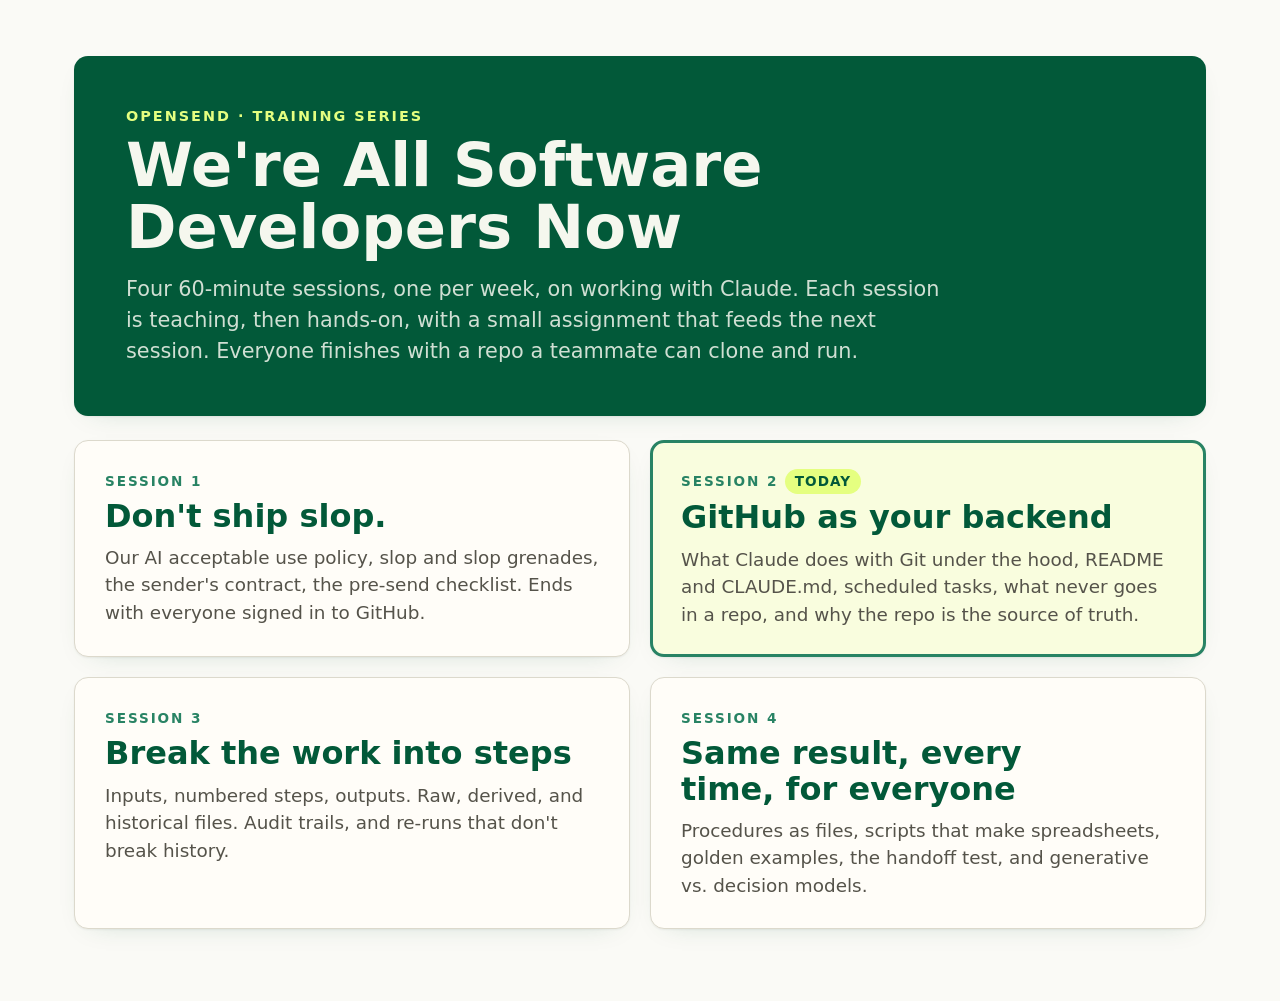
==== slides/index.html @ 03596a2c "Slides: highlight Session 2 as today's session Adds a "Today" tag and a highlighted card style on th" ====
<!doctype html>
<html lang="en">
<head>
<meta charset="utf-8">
<meta name="viewport" content="width=device-width, initial-scale=1">
<title>We're All Software Developers Now</title>
<link rel="stylesheet" href="deck.css?v=2026-11-20">
</head>
<body>
<main class="index-wrap">
  <header class="index-head">
    <span class="eyebrow">Opensend · Training series</span>
    <h1>We're All Software Developers Now</h1>
    <p>Four 60-minute sessions, one per week, on working with Claude. Each session is teaching, then hands-on, with a small assignment that feeds the next session. Everyone finishes with a repo a teammate can clone and run.</p>
  </header>

  <ul class="session-list">
    <li><a href="session-01.html">
      <span class="eyebrow">Session 1</span>
      <h2>Don't ship slop.</h2>
      <p>Our AI acceptable use policy, slop and slop grenades, the sender's contract, the pre-send checklist. Ends with everyone signed in to GitHub.</p>
    </a></li>
    <li><a href="session-02.html" class="today">
      <span class="eyebrow">Session 2 <span class="today-tag">Today</span></span>
      <h2>GitHub as your backend</h2>
      <p>What Claude does with Git under the hood, README and CLAUDE.md, scheduled tasks, what never goes in a repo, and why the repo is the source of truth.</p>
    </a></li>
    <li><a href="session-03.html">
      <span class="eyebrow">Session 3</span>
      <h2>Break the work into steps</h2>
      <p>Inputs, numbered steps, outputs. Raw, derived, and historical files. Audit trails, and re-runs that don't break history.</p>
    </a></li>
    <li><a href="session-04.html">
      <span class="eyebrow">Session 4</span>
      <h2>Same result, every time, for everyone</h2>
      <p>Procedures as files, scripts that make spreadsheets, golden examples, the handoff test, and generative vs. decision models.</p>
    </a></li>
  </ul>

</main>
</body>
</html>
---- slides/deck.css ----
/*
  Slide deck styles for We're All Software Developers Now.
  Visual system follows the Opensend roadmap-review session pages:
  warm ground, white cards, green-dark bands, one lime accent.
  Self-contained: no web fonts, no external requests.
*/
:root{
  color-scheme:light;
  --ground:#fafaf6; --ground-2:#f2efe3; --card:#fffdf8; --card-2:#f2efe3;
  --ink:#1c1c1c; --ink-2:#55534a; --ink-3:#7d7a6e;
  --green:#288364; --green-dark:#025939; --green-light:#059765;
  --band:#156b4b; --lime:#e5ff80; --lime-dark:#d6f066; --on-green:#f5f7ee;
  --border:#dcd9cc; --border-soft:#ebe8dc;
  --shadow:0 1px 2px rgba(28,28,28,.05), 0 8px 28px -18px rgba(2,89,57,.28);
  --radius:14px;
  /* one slide unit: 1% of the slide width, whatever the window shape */
  --u:min(1vw, 1.6vh);
  --display:'Darker Grotesque','Inter',system-ui,-apple-system,'Segoe UI',Roboto,Helvetica,Arial,sans-serif;
  --body:'Inter','Inter var',system-ui,-apple-system,'Segoe UI',Roboto,Helvetica,Arial,sans-serif;
  --mono:ui-monospace,'SF Mono',Menlo,Consolas,monospace;
}
*{box-sizing:border-box}
html{-webkit-text-size-adjust:100%}
body{
  margin:0;background:var(--ground);color:var(--ink);
  font-family:var(--body);line-height:1.5;
  -webkit-font-smoothing:antialiased;text-rendering:optimizeLegibility;
}
h1,h2,h3{font-family:var(--display);color:var(--ink);text-wrap:balance;margin:0}
p{margin:0}
strong{font-weight:650;color:var(--ink)}
a{color:var(--green)}
code{white-space:nowrap;font-family:var(--mono);font-size:.9em;background:var(--card-2);border:1px solid var(--border-soft);border-radius:6px;padding:.05em .35em}

/* ---------- slides (stacked: no-JS, print, and the default) ---------- */
.deck{display:flex;flex-direction:column;align-items:center;gap:calc(var(--u)*3);padding:calc(var(--u)*3) 16px}
.slide{
  position:relative;width:min(100%, 160vh);aspect-ratio:16/9;
  background:var(--card);border:1px solid var(--border);border-radius:var(--radius);box-shadow:var(--shadow);
  padding:calc(var(--u)*5) calc(var(--u)*6) calc(var(--u)*7.5);
  display:flex;flex-direction:column;justify-content:center;overflow:hidden;
  font-size:calc(var(--u)*2.1);
}
/* busy slides (step lists, tables) step the type down so nothing overflows */
.slide.top,.slide.dense{font-size:calc(var(--u)*1.6)}
.slide.top ol.steps li,.slide.top ul.points li{--pad:.62em}
.slide.top ol.steps,.slide.top ul.points{margin-top:1.2em}
/* green slides inside a deck are a step lighter than the title (cover) slide */
.slide.band{background:var(--band);color:var(--on-green);border-color:var(--band)}
.slide.band.cover{background:var(--green-dark);border-color:var(--green-dark)}
.slide.band h1,.slide.band h2,.slide.band h3,.slide.band strong{color:var(--on-green)}
.band code{background:rgba(245,247,238,.14);border-color:rgba(245,247,238,.24);color:var(--on-green)}
.band .ask code{background:var(--card-2);border-color:var(--border-soft);color:var(--ink)}
.slide.quiet{background:var(--ground-2)}
.slide.top{justify-content:flex-start}

/* ---------- deck mode (deck.js adds .deck-on) ---------- */
body.deck-on{overflow:hidden;height:100vh}
body.deck-on .deck{height:100vh;justify-content:center;padding:0 16px calc(var(--u)*4)}
body.deck-on .slide{display:none;width:min(100%, 150vh)}
body.deck-on .slide.active{display:flex}
.controls{display:none}
body.deck-on .controls{
  display:flex;position:fixed;left:0;right:0;bottom:0;align-items:center;justify-content:space-between;
  padding:10px 16px;font-size:13px;color:var(--ink-3);
}
.controls a{color:var(--ink-3);text-decoration:none}
.controls a:hover{color:var(--green)}
.controls button{
  font:inherit;color:var(--ink-2);background:var(--card);border:1px solid var(--border);border-radius:99px;
  padding:4px 14px;cursor:pointer;
}
.controls button:hover{border-color:var(--green);color:var(--green-dark)}
.controls .nav{display:flex;align-items:center;gap:10px}
.controls .count{font-variant-numeric:tabular-nums;min-width:4.5em;text-align:center}

/* ---------- type ---------- */
.eyebrow{
  display:inline-flex;align-items:center;gap:.5em;
  font-weight:600;font-size:.62em;letter-spacing:.14em;text-transform:uppercase;color:var(--green);
}
.band .eyebrow{color:var(--lime)}
h1.hero{font-weight:800;font-size:3.1em;line-height:1;letter-spacing:-.01em;margin-top:.25em}
h2.title{font-weight:800;font-size:2.05em;line-height:1.05;margin-top:.2em}
.lede{font-size:1.15em;line-height:1.45;margin-top:.9em;max-width:38em}
.band .lede{color:color-mix(in srgb,var(--on-green) 88%,transparent)}
.copy{color:var(--ink-2);line-height:1.55;margin-top:.8em;max-width:42em}
.fine{font-size:.7em;color:var(--ink-3);margin-top:1.2em}
.band .fine{color:color-mix(in srgb,var(--on-green) 60%,transparent)}
.meta{font-size:.8em;margin-top:1.4em;color:color-mix(in srgb,var(--on-green) 75%,transparent)}

/* the one lime moment: the single ask */
.ask{margin-top:1.1em;align-self:flex-start;background:var(--lime);color:var(--ink);border-radius:10px;padding:.55em .9em;font-weight:650;font-size:.95em}
.band .ask strong{color:var(--ink)}

/* ---------- quote slide ---------- */
blockquote.quote{margin:.35em 0 0;font-family:var(--display);font-weight:800;font-size:2.5em;line-height:1.08;text-wrap:balance;max-width:20em}
.band blockquote.quote{color:var(--on-green)}
.cite{margin-top:1.4em;font-size:.72em;line-height:1.5;color:var(--ink-3)}
.band .cite{color:color-mix(in srgb,var(--on-green) 70%,transparent)}
.band .cite a{color:var(--lime);text-underline-offset:.2em}
.band .cite a:hover{color:var(--on-green)}

/* ---------- cost chart: bars to scale, one segment per 30 minutes ---------- */
.cost{margin-top:1.5em;display:grid;grid-template-columns:auto 1fr auto;column-gap:1em;row-gap:.9em;align-items:center}
.cost + .ask{margin-top:1.8em}
.cost-row{display:contents}
.cost .who{font-weight:650;color:var(--ink);white-space:nowrap;font-size:.9em}
.cost .track{display:flex;align-items:center;gap:.5em;min-width:0}
/* 300 minutes fills the track, leaving room for the label */
.cost .bar{flex:none;height:1.75em;border-radius:6px;width:calc((100% - 5.2em) * var(--m) / 300);
  background:var(--ink) repeating-linear-gradient(90deg,transparent 0 calc(100% * 30 / var(--m) - 3px),var(--card) calc(100% * 30 / var(--m) - 3px) calc(100% * 30 / var(--m)))}
.cost .saved .bar{background:var(--lime);box-shadow:inset 0 0 0 1px var(--lime-dark)}
.cost .val{white-space:nowrap;font-weight:700;color:var(--ink);font-variant-numeric:tabular-nums}
.cost .saved .val{color:var(--green-dark)}
.cost .x{font-family:var(--display);font-weight:800;font-size:1.5em;line-height:1;color:var(--ink);min-width:2.2em;text-align:right;font-variant-numeric:tabular-nums}

/* ---------- lists ---------- */
ul.points{list-style:none;margin:.9em 0 0;padding:0;max-width:44em}
ul.points li{--pad:.42em;position:relative;padding:var(--pad) 0 var(--pad) 1.1em;border-bottom:1px solid var(--border-soft);color:var(--ink-2);line-height:1.45}
ul.points li:last-child{border-bottom:0}
/* marker centered on the first line: padding + half the 1.45 line height */
ul.points li::before{content:"";position:absolute;left:0;top:calc(var(--pad) + .725em);transform:translateY(-50%);width:.42em;height:.42em;border-radius:99px;background:var(--green)}
ul.points strong{color:var(--ink)}
.band ul.points li{color:color-mix(in srgb,var(--on-green) 88%,transparent);border-color:rgba(245,247,238,.14)}
.band ul.points li::before{background:var(--lime)}

ol.steps{list-style:none;margin:.9em 0 0;padding:0;counter-reset:s;max-width:46em}
ol.steps li{--pad:.42em;counter-increment:s;position:relative;padding:var(--pad) 0 var(--pad) 2em;border-bottom:1px solid var(--border-soft);color:var(--ink-2);line-height:1.45}
ol.steps li:last-child{border-bottom:0}
ol.steps li::before{
  content:counter(s);position:absolute;left:0;width:1.35em;height:1.35em;border-radius:99px;
  background:var(--green-dark);color:var(--on-green);font-size:.82em;font-weight:700;line-height:1;
  display:flex;align-items:center;justify-content:center;
  /* centered on the first line of text; the badge's em is .82 of the item's */
  top:calc((var(--pad) + .725em) / .82);transform:translateY(-50%);
}
ol.steps strong{color:var(--ink)}

/* ---------- tables ---------- */
table.agenda{border-collapse:collapse;width:100%;max-width:40em;margin-top:.8em}
.agenda td{padding:.75em 0;border-bottom:1px solid var(--border-soft);vertical-align:baseline}
.agenda tr:last-child td{border-bottom:0}
.agenda .t{font-variant-numeric:tabular-nums;white-space:nowrap;width:5.5em;color:var(--green-dark);font-weight:650}

table.grid{border-collapse:collapse;width:100%;margin-top:1.1em;font-size:.88em;background:var(--card);border:1px solid var(--border);border-radius:var(--radius);overflow:hidden}
.grid th,.grid td{text-align:left;padding:.72em .9em;border-bottom:1px solid var(--border-soft);vertical-align:top}
.grid thead th{background:var(--card-2);font-weight:650;font-size:.72em;letter-spacing:.08em;text-transform:uppercase;color:var(--ink-3)}
.grid tbody tr:last-child td{border-bottom:0}
.grid td:first-child{white-space:nowrap}

/* ---------- blocks ---------- */
.callout{border-left:3px solid var(--green);background:var(--card-2);border-radius:0 var(--radius) var(--radius) 0;padding:.8em 1.1em;margin-top:1em;max-width:44em;color:var(--ink-2)}
.callout .tag{font-size:.62em;font-weight:700;letter-spacing:.12em;text-transform:uppercase;color:var(--green);display:block;margin-bottom:.35em}
.cols{display:grid;grid-template-columns:1fr 1fr;gap:1.2em;margin-top:1em}
.agenda-cols{margin-top:1.3em}
.agenda-cols .panel h3{color:var(--green-dark)}
.agenda-cols ul.points li{--pad:.36em}
.panel{border:1px solid var(--border);border-radius:var(--radius);background:var(--card);padding:.9em 1.1em}
.panel h3{font-size:1.15em;font-weight:800}
.panel.bad{background:var(--card-2)}
.panel.good{border-color:color-mix(in srgb,var(--green) 45%,transparent);background:#eef6f1}
.panel ul.points{margin-top:.4em}
.pill{display:inline-block;font-size:.62em;font-weight:650;letter-spacing:.06em;text-transform:uppercase;padding:.15em .7em;border-radius:99px;border:1px solid var(--border);background:var(--card-2);color:var(--ink-2);white-space:nowrap;vertical-align:middle}
.pill.go{border-color:color-mix(in srgb,var(--green) 45%,transparent);background:#e7f2ec;color:var(--green-dark)}
.pill.new{border-color:var(--lime-dark);background:var(--lime);color:var(--ink)}
.slide-foot{position:absolute;left:calc(var(--u)*6);right:calc(var(--u)*6);bottom:calc(var(--u)*2.2);display:flex;justify-content:space-between;font-size:.55em;letter-spacing:.12em;text-transform:uppercase;color:var(--ink-3)}
.band .slide-foot{color:color-mix(in srgb,var(--on-green) 50%,transparent)}

/* ---------- index page ---------- */
.index-wrap{max-width:1180px;margin:0 auto;padding:56px 24px 72px}
.index-head{background:var(--green-dark);color:var(--on-green);border-radius:var(--radius);padding:48px 52px;box-shadow:var(--shadow)}
.index-head h1{color:var(--on-green);font-weight:800;font-size:clamp(2.4rem,6vw,3.8rem);line-height:1.02;margin-top:6px}
.index-head .eyebrow{font-size:.9rem;color:var(--lime)}
.index-head p{margin-top:16px;font-size:1.3rem;line-height:1.5;color:color-mix(in srgb,var(--on-green) 85%,transparent);max-width:40em}
.session-list{list-style:none;margin:24px 0 0;padding:0;display:grid;grid-template-columns:1fr 1fr;gap:20px}
.session-list a{display:block;height:100%;background:var(--card);border:1px solid var(--border);border-radius:var(--radius);box-shadow:var(--shadow);padding:28px 30px;text-decoration:none;color:var(--ink-2)}
.session-list a:hover{border-color:var(--green)}
.session-list .eyebrow{font-size:.85rem}
.session-list h2{font-weight:800;font-size:2rem;line-height:1.1;color:var(--green-dark);margin-top:6px}
.session-list p{margin-top:10px;font-size:1.15rem;line-height:1.5}
/* the session happening today: highlighted card and a "Today" tag */
.session-list a.today{border:3px solid var(--green);background:color-mix(in srgb,var(--lime) 22%,var(--card));padding:26px 28px}
.today-tag{background:var(--lime);color:var(--green-dark);border-radius:99px;padding:.2em .7em;letter-spacing:.08em}
@media (max-width:640px){
  .session-list{grid-template-columns:1fr}
  .index-head{padding:26px 22px}
  .cols{grid-template-columns:1fr}
}

/* ---------- print: one slide per page ---------- */
@media print{
  @page{size:landscape;margin:0}
  body{background:#fff}
  .controls{display:none !important}
  .deck{padding:0;gap:0}
  .slide,body.deck-on .slide{display:flex !important;width:100vw;height:100vh;aspect-ratio:auto;border-radius:0;box-shadow:none;border:0;page-break-after:always;--u:1vw}
}
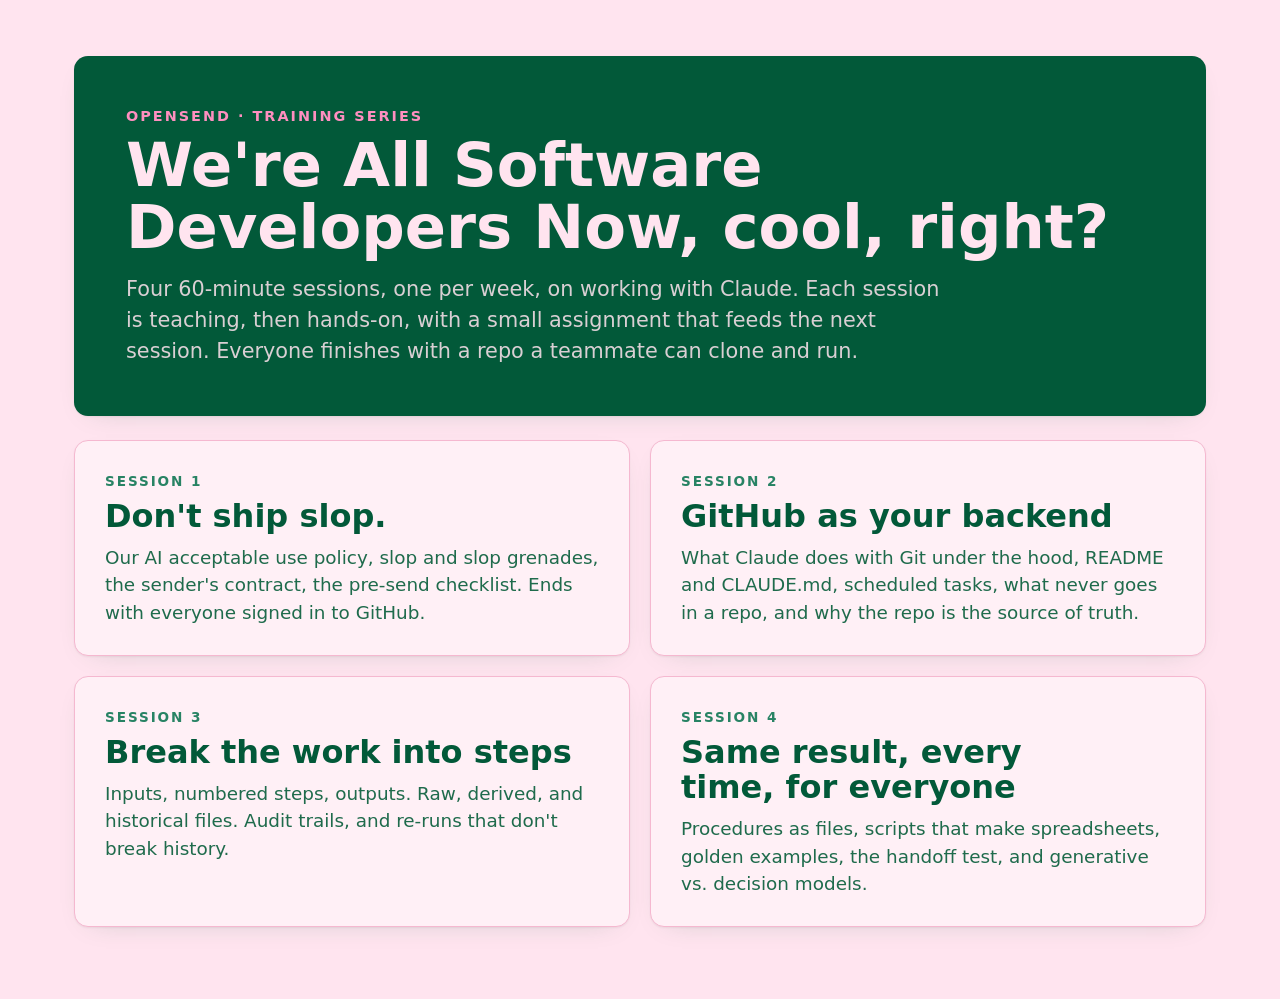
==== commit a7dc4355: "Slides: add "cool, right?" to the series title on the index page Co-Authored-By: Claude Opus 5.5 <no" ====
--- a/slides/index.html
+++ b/slides/index.html
@@ -3,14 +3,14 @@
 <head>
 <meta charset="utf-8">
 <meta name="viewport" content="width=device-width, initial-scale=1">
-<title>We're All Software Developers Now</title>
-<link rel="stylesheet" href="deck.css?v=2026-11-20">
+<title>We're All Software Developers Now, cool, right?</title>
+<link rel="stylesheet" href="deck.css?v=2026-11-04d">
 </head>
 <body>
 <main class="index-wrap">
   <header class="index-head">
     <span class="eyebrow">Opensend · Training series</span>
-    <h1>We're All Software Developers Now</h1>
+    <h1>We're All Software Developers Now, cool, right?</h1>
     <p>Four 60-minute sessions, one per week, on working with Claude. Each session is teaching, then hands-on, with a small assignment that feeds the next session. Everyone finishes with a repo a teammate can clone and run.</p>
   </header>
 
@@ -20,8 +20,8 @@
       <h2>Don't ship slop.</h2>
       <p>Our AI acceptable use policy, slop and slop grenades, the sender's contract, the pre-send checklist. Ends with everyone signed in to GitHub.</p>
     </a></li>
-    <li><a href="session-02.html" class="today">
-      <span class="eyebrow">Session 2 <span class="today-tag">Today</span></span>
+    <li><a href="session-02.html">
+      <span class="eyebrow">Session 2</span>
       <h2>GitHub as your backend</h2>
       <p>What Claude does with Git under the hood, README and CLAUDE.md, scheduled tasks, what never goes in a repo, and why the repo is the source of truth.</p>
     </a></li>
--- a/slides/deck.css
+++ b/slides/deck.css
@@ -1,18 +1,21 @@
 /*
   Slide deck styles for We're All Software Developers Now.
-  Visual system follows the Opensend roadmap-review session pages:
-  warm ground, white cards, green-dark bands, one lime accent.
+  Pink and green theme: pink ground and cards, green type,
+  green bands with pink type, one hot-pink accent.
   Self-contained: no web fonts, no external requests.
 */
 :root{
   color-scheme:light;
-  --ground:#fafaf6; --ground-2:#f2efe3; --card:#fffdf8; --card-2:#f2efe3;
-  --ink:#1c1c1c; --ink-2:#55534a; --ink-3:#7d7a6e;
+  --ground:#ffe4ef; --ground-2:#ffd3e4; --card:#fff0f6; --card-2:#ffdcea;
+  --ink:#0b4d33; --ink-2:#1f6b4c; --ink-3:#3d7a60;
   --green:#288364; --green-dark:#025939; --green-light:#059765;
-  --band:#156b4b; --lime:#e5ff80; --lime-dark:#d6f066; --on-green:#f5f7ee;
-  --border:#dcd9cc; --border-soft:#ebe8dc;
+  --band:#156b4b; --lime:#ff8fc0; --lime-dark:#f26aa8; --on-green:#ffe4ef;
+  --border:#f5b8d0; --border-soft:#fbd0e1;
   --shadow:0 1px 2px rgba(28,28,28,.05), 0 8px 28px -18px rgba(2,89,57,.28);
   --radius:14px;
+  /* "Opensend" watermark behind every slide: green on light slides, pink on green slides, 14% opacity */
+  --wm-light:url("data:image/svg+xml,%3Csvg xmlns='http://www.w3.org/2000/svg' width='260' height='140' viewBox='0 0 260 140'%3E%3Cg font-family='Inter,system-ui,-apple-system,Helvetica,Arial,sans-serif' font-weight='800' font-size='26' fill='%23288364' opacity='.14'%3E%3Ctext x='8' y='52' transform='rotate(-15 8 52)'%3EOpensend%3C/text%3E%3Ctext x='136' y='122' transform='rotate(-15 136 122)'%3EOpensend%3C/text%3E%3C/g%3E%3C/svg%3E");
+  --wm-dark:url("data:image/svg+xml,%3Csvg xmlns='http://www.w3.org/2000/svg' width='260' height='140' viewBox='0 0 260 140'%3E%3Cg font-family='Inter,system-ui,-apple-system,Helvetica,Arial,sans-serif' font-weight='800' font-size='26' fill='%23ffe4ef' opacity='.14'%3E%3Ctext x='8' y='52' transform='rotate(-15 8 52)'%3EOpensend%3C/text%3E%3Ctext x='136' y='122' transform='rotate(-15 136 122)'%3EOpensend%3C/text%3E%3C/g%3E%3C/svg%3E");
   /* one slide unit: 1% of the slide width, whatever the window shape */
   --u:min(1vw, 1.6vh);
   --display:'Darker Grotesque','Inter',system-ui,-apple-system,'Segoe UI',Roboto,Helvetica,Arial,sans-serif;
@@ -53,6 +56,9 @@
 .band .ask code{background:var(--card-2);border-color:var(--border-soft);color:var(--ink)}
 .slide.quiet{background:var(--ground-2)}
 .slide.top{justify-content:flex-start}
+/* Opensend watermark on every slide: green text on light slides, pink text on green ones */
+.slide,.slide.quiet{background-image:var(--wm-light);background-size:calc(var(--u)*24) auto;background-repeat:repeat}
+.slide.band,.slide.band.cover{background-image:var(--wm-dark);background-size:calc(var(--u)*24) auto;background-repeat:repeat}
 
 /* ---------- deck mode (deck.js adds .deck-on) ---------- */
 body.deck-on{overflow:hidden;height:100vh}
@@ -179,9 +185,6 @@
 .session-list .eyebrow{font-size:.85rem}
 .session-list h2{font-weight:800;font-size:2rem;line-height:1.1;color:var(--green-dark);margin-top:6px}
 .session-list p{margin-top:10px;font-size:1.15rem;line-height:1.5}
-/* the session happening today: highlighted card and a "Today" tag */
-.session-list a.today{border:3px solid var(--green);background:color-mix(in srgb,var(--lime) 22%,var(--card));padding:26px 28px}
-.today-tag{background:var(--lime);color:var(--green-dark);border-radius:99px;padding:.2em .7em;letter-spacing:.08em}
 @media (max-width:640px){
   .session-list{grid-template-columns:1fr}
   .index-head{padding:26px 22px}
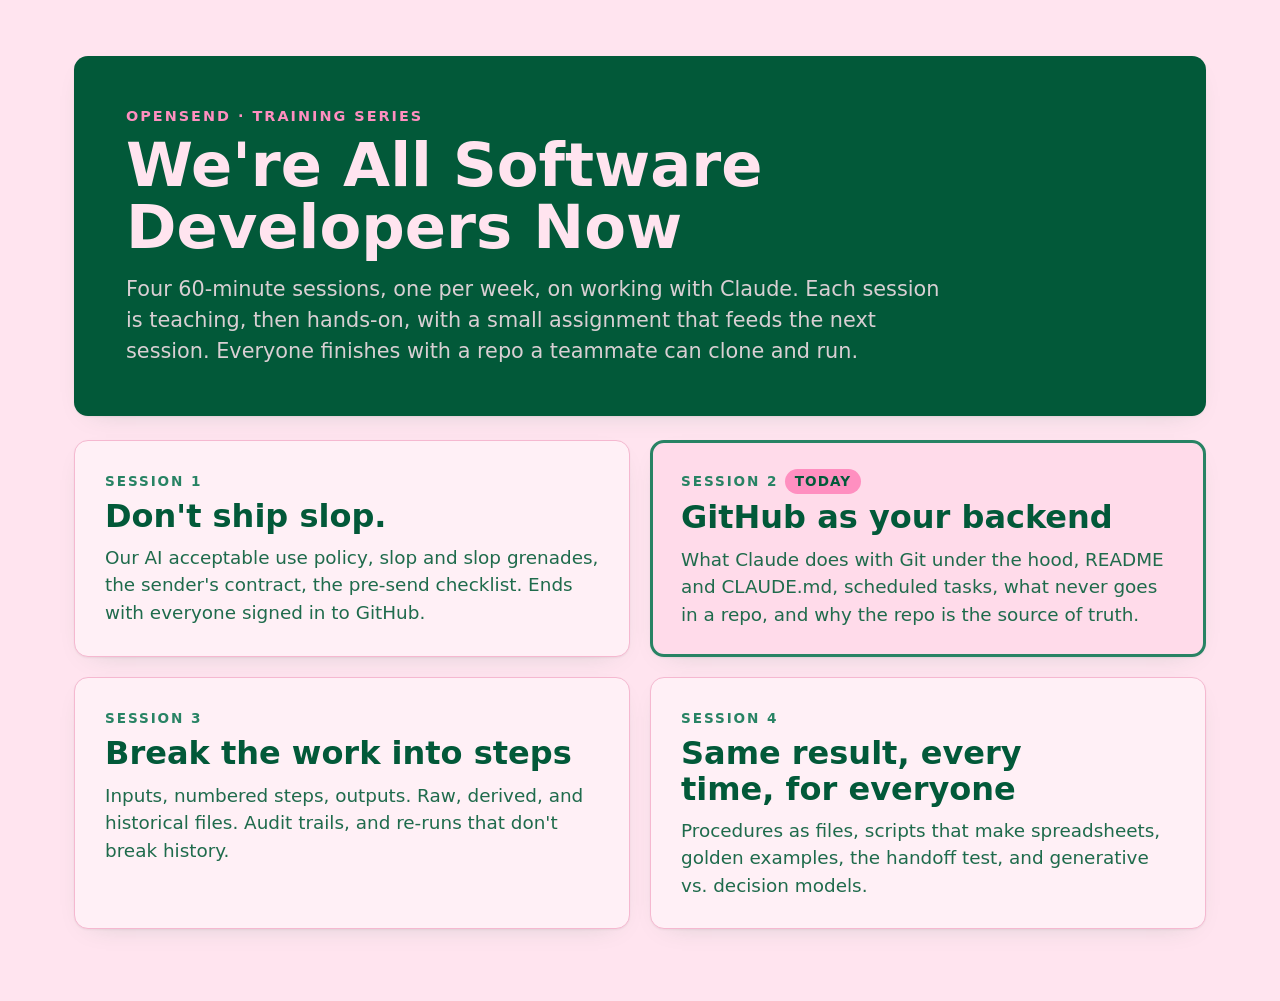
==== commit 2a80ba78: "Merge pull request #6 from OSperissotti/bruno-perissotti Slides: highlight Session 2 as today's sess" ====
--- a/slides/index.html
+++ b/slides/index.html
@@ -3,14 +3,14 @@
 <head>
 <meta charset="utf-8">
 <meta name="viewport" content="width=device-width, initial-scale=1">
-<title>We're All Software Developers Now, cool, right?</title>
-<link rel="stylesheet" href="deck.css?v=2026-11-04d">
+<title>We're All Software Developers Now</title>
+<link rel="stylesheet" href="deck.css?v=2026-11-20">
 </head>
 <body>
 <main class="index-wrap">
   <header class="index-head">
     <span class="eyebrow">Opensend · Training series</span>
-    <h1>We're All Software Developers Now, cool, right?</h1>
+    <h1>We're All Software Developers Now</h1>
     <p>Four 60-minute sessions, one per week, on working with Claude. Each session is teaching, then hands-on, with a small assignment that feeds the next session. Everyone finishes with a repo a teammate can clone and run.</p>
   </header>
 
@@ -20,8 +20,8 @@
       <h2>Don't ship slop.</h2>
       <p>Our AI acceptable use policy, slop and slop grenades, the sender's contract, the pre-send checklist. Ends with everyone signed in to GitHub.</p>
     </a></li>
-    <li><a href="session-02.html">
-      <span class="eyebrow">Session 2</span>
+    <li><a href="session-02.html" class="today">
+      <span class="eyebrow">Session 2 <span class="today-tag">Today</span></span>
       <h2>GitHub as your backend</h2>
       <p>What Claude does with Git under the hood, README and CLAUDE.md, scheduled tasks, what never goes in a repo, and why the repo is the source of truth.</p>
     </a></li>
--- a/slides/deck.css
+++ b/slides/deck.css
@@ -185,6 +185,9 @@
 .session-list .eyebrow{font-size:.85rem}
 .session-list h2{font-weight:800;font-size:2rem;line-height:1.1;color:var(--green-dark);margin-top:6px}
 .session-list p{margin-top:10px;font-size:1.15rem;line-height:1.5}
+/* the session happening today: highlighted card and a "Today" tag */
+.session-list a.today{border:3px solid var(--green);background:color-mix(in srgb,var(--lime) 22%,var(--card));padding:26px 28px}
+.today-tag{background:var(--lime);color:var(--green-dark);border-radius:99px;padding:.2em .7em;letter-spacing:.08em}
 @media (max-width:640px){
   .session-list{grid-template-columns:1fr}
   .index-head{padding:26px 22px}
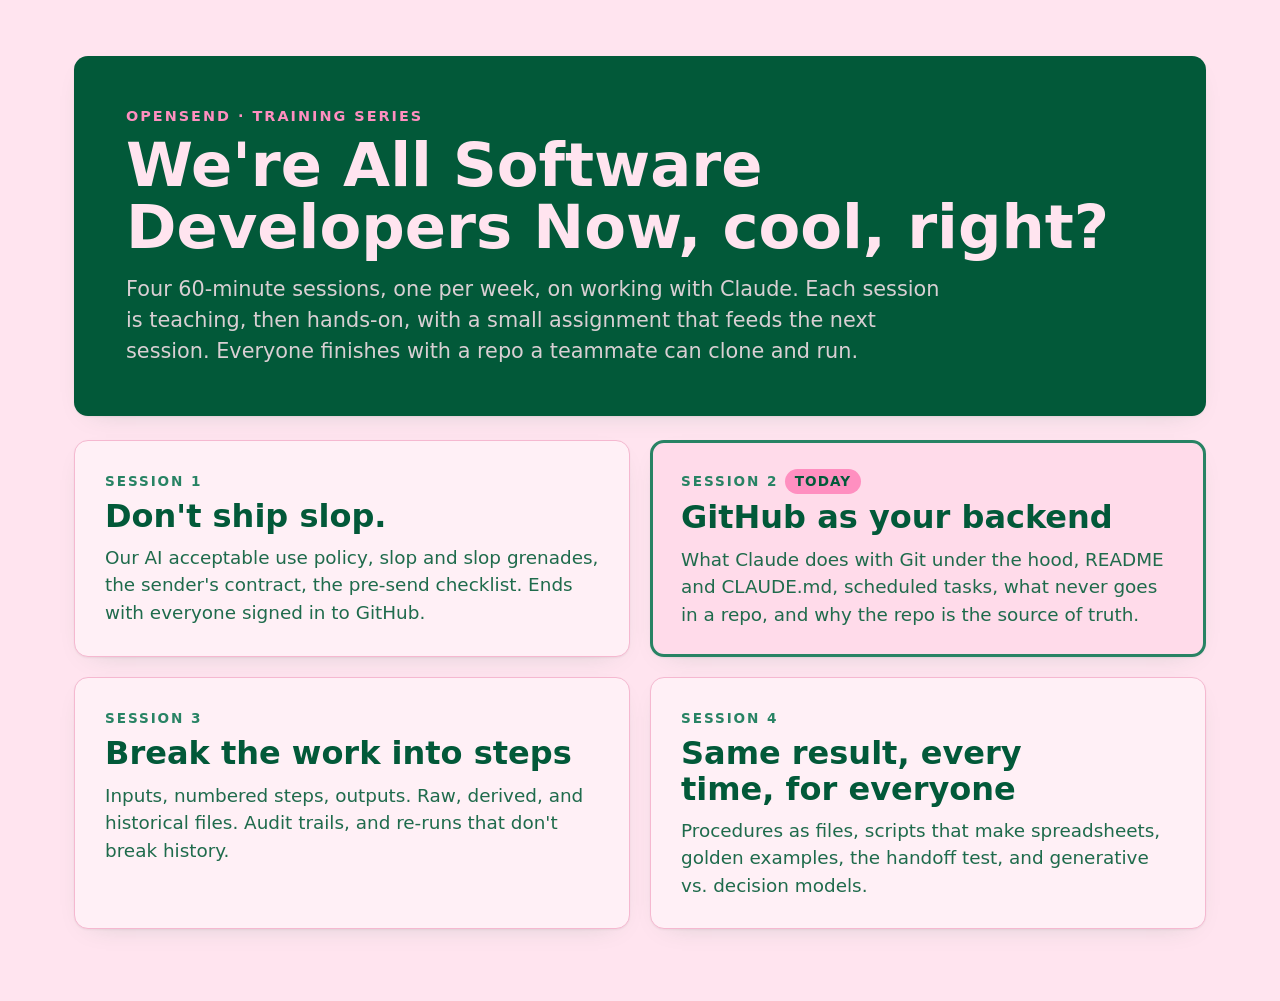
==== commit 09f1fb6a: "Merge remote-tracking branch 'upstream/main' into umair-ajmal-28 # Conflicts: #	slides/index.html" ====
--- a/slides/index.html
+++ b/slides/index.html
@@ -3,14 +3,14 @@
 <head>
 <meta charset="utf-8">
 <meta name="viewport" content="width=device-width, initial-scale=1">
-<title>We're All Software Developers Now</title>
+<title>We're All Software Developers Now, cool, right?</title>
 <link rel="stylesheet" href="deck.css?v=2026-11-20">
 </head>
 <body>
 <main class="index-wrap">
   <header class="index-head">
     <span class="eyebrow">Opensend · Training series</span>
-    <h1>We're All Software Developers Now</h1>
+    <h1>We're All Software Developers Now, cool, right?</h1>
     <p>Four 60-minute sessions, one per week, on working with Claude. Each session is teaching, then hands-on, with a small assignment that feeds the next session. Everyone finishes with a repo a teammate can clone and run.</p>
   </header>
 
